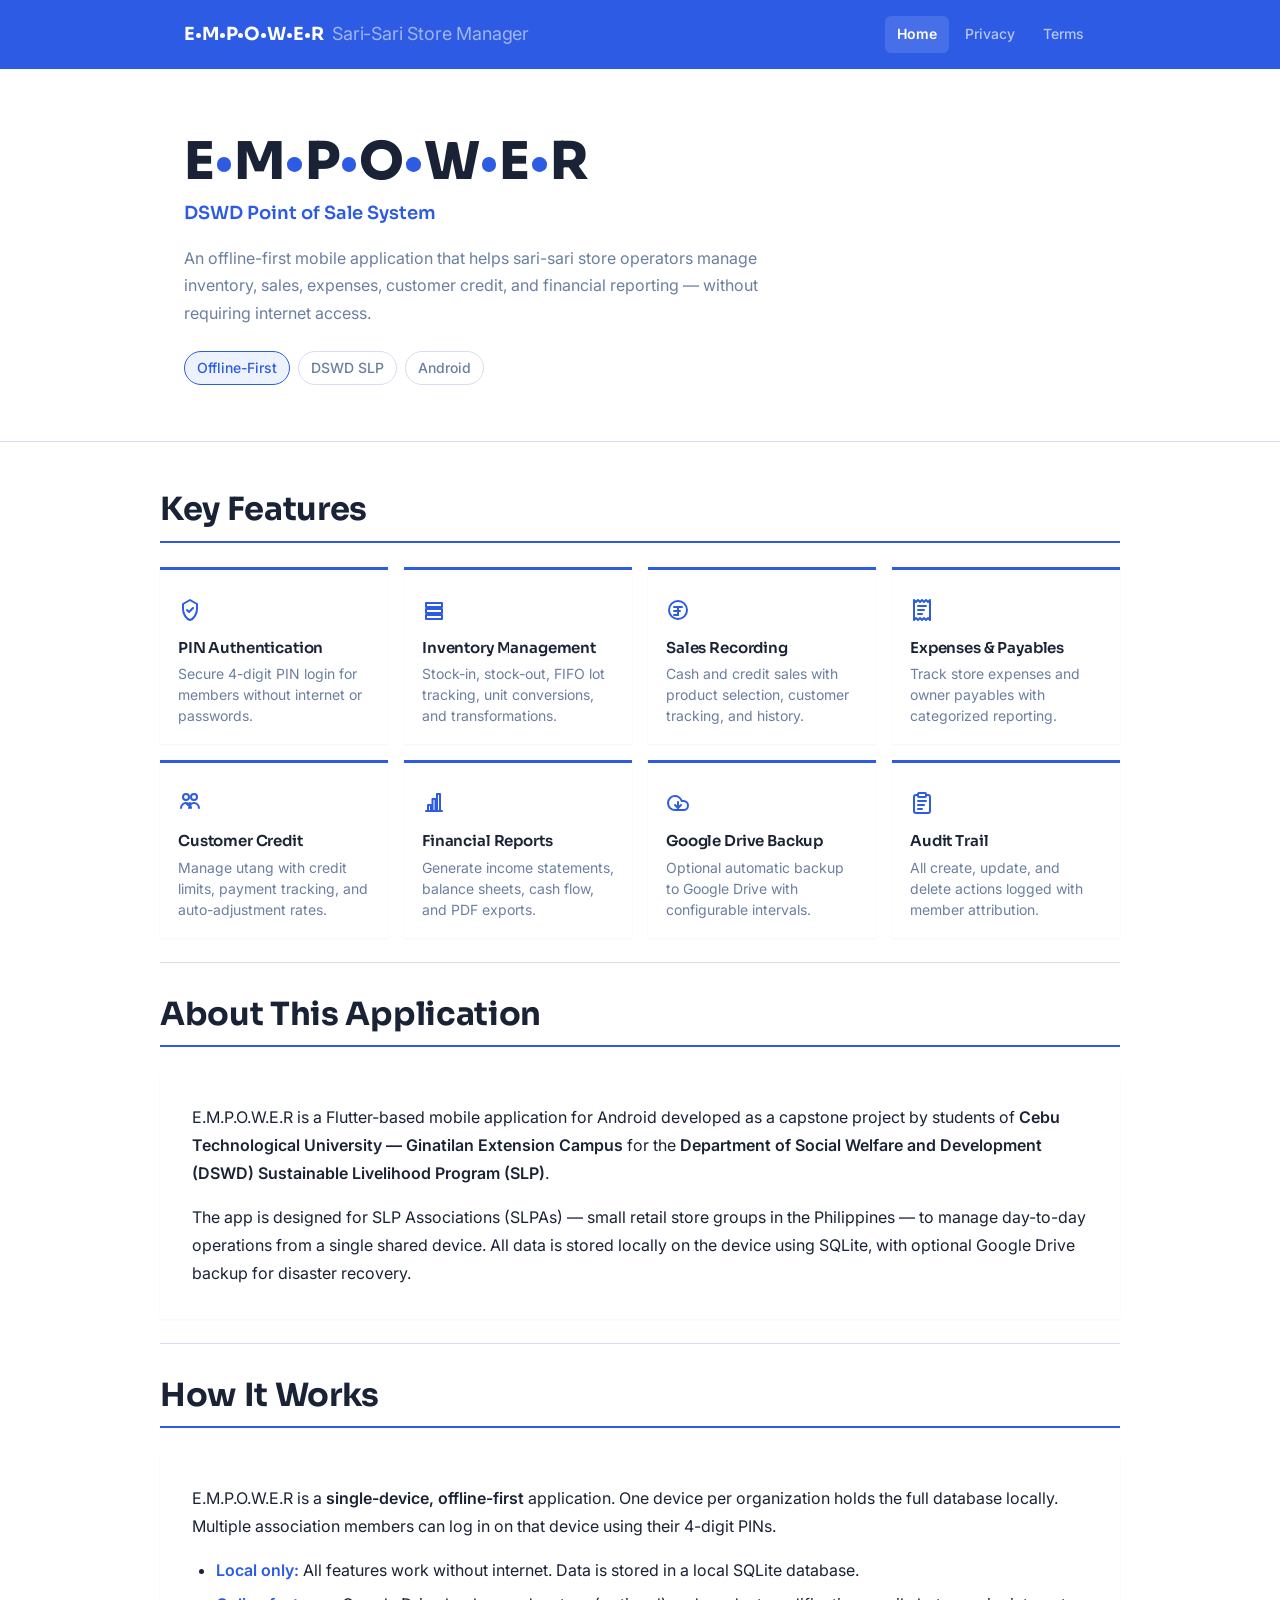
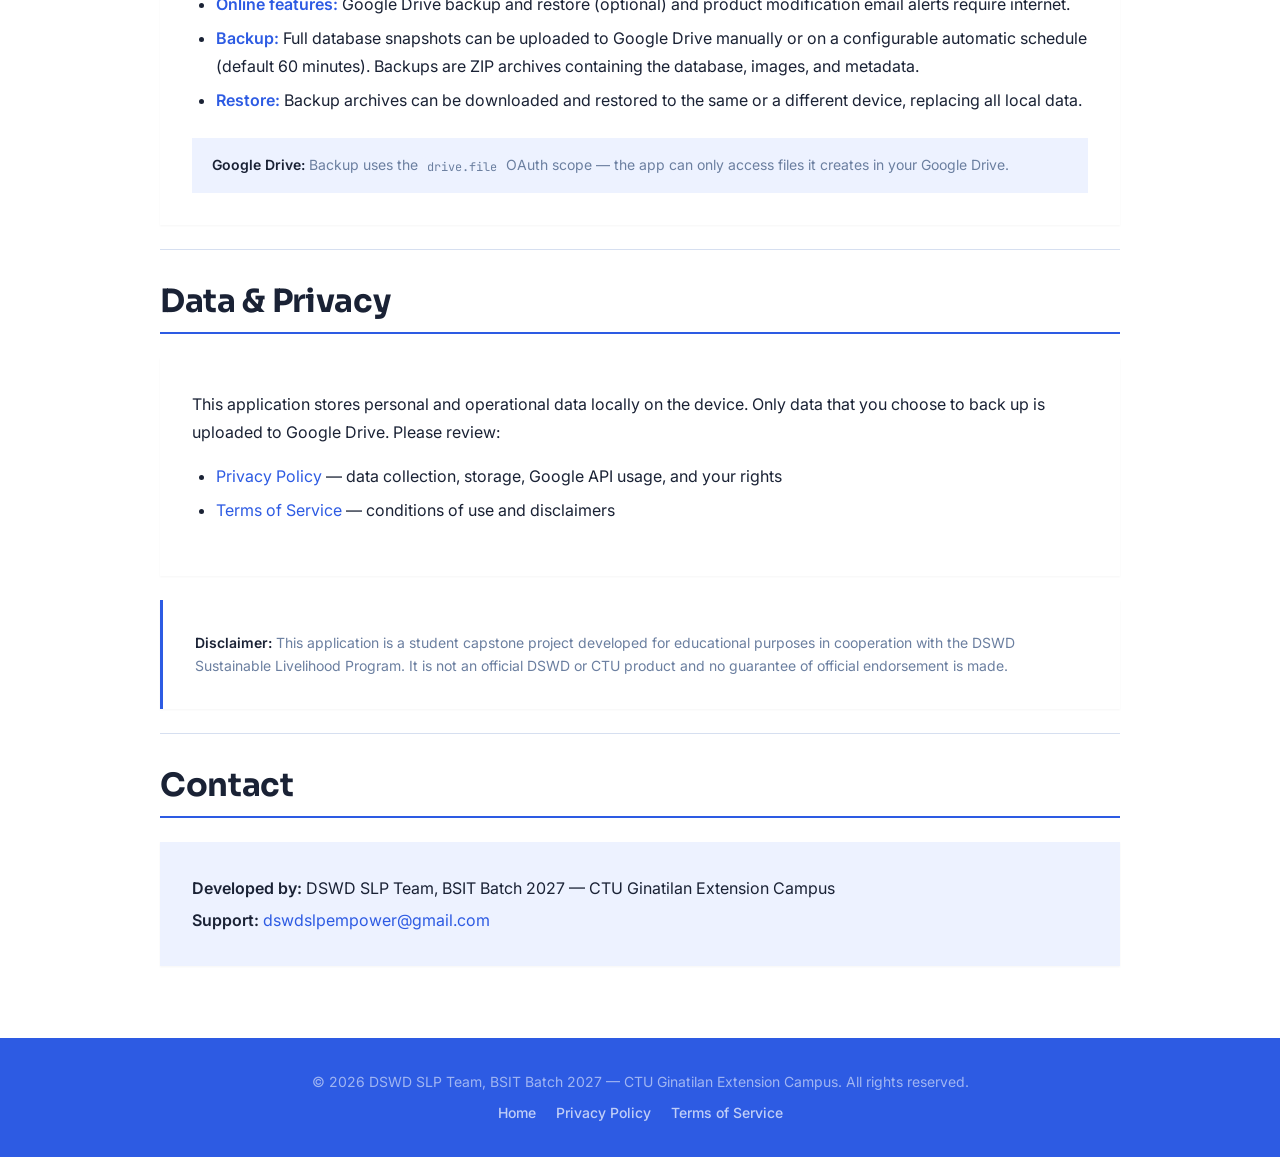
==== index.html @ 68665a04 "first commit" ====
<!DOCTYPE html>
<html lang="en">
<head>
  <meta charset="UTF-8">
  <meta name="viewport" content="width=device-width, initial-scale=1.0">
  <title>E.M.P.O.W.E.R — Sari-Sari Store Manager</title>
  <meta name="description" content="E.M.P.O.W.E.R is an offline-first mobile app for managing sari-sari store operations. Built for DSWD Sustainable Livelihood Program associations.">
  <meta property="og:title" content="E.M.P.O.W.E.R — Sari-Sari Store Manager">
  <meta property="og:description" content="Offline-first mobile application for sari-sari store management. Inventory, sales, expenses, customer credit, and financial reports.">
  <meta property="og:type" content="website">
  <meta property="og:url" content="https://dswd-slp-empower.github.io/empower/">
  <link rel="stylesheet" href="styles.css">
</head>
<body>

<header class="site-header" role="banner">
  <div class="container">
    <a href="index.html" class="site-header__brand" aria-label="EMPOWER">
      E<span class="brand__dot" aria-hidden="true"></span>M<span class="brand__dot" aria-hidden="true"></span>P<span class="brand__dot" aria-hidden="true"></span>O<span class="brand__dot" aria-hidden="true"></span>W<span class="brand__dot" aria-hidden="true"></span>E<span class="brand__dot" aria-hidden="true"></span>R
      <span class="site-header__subtitle">Sari-Sari Store Manager</span>
    </a>
    <nav class="site-header__nav" role="navigation" aria-label="Main navigation">
      <a href="index.html" aria-current="page">Home</a>
      <a href="privacy.html">Privacy</a>
      <a href="terms.html">Terms</a>
    </nav>
  </div>
</header>

<main role="main">

  <section class="hero">
    <div class="container">
      <h1 class="hero__title" aria-label="EMPOWER">
        E<span class="hero__dot" aria-hidden="true"></span>M<span class="hero__dot" aria-hidden="true"></span>P<span class="hero__dot" aria-hidden="true"></span>O<span class="hero__dot" aria-hidden="true"></span>W<span class="hero__dot" aria-hidden="true"></span>E<span class="hero__dot" aria-hidden="true"></span>R
      </h1>
      <p class="hero__tagline">DSWD Point of Sale System</p>
      <p class="hero__description">An offline-first mobile application that helps sari-sari store operators manage inventory, sales, expenses, customer credit, and financial reporting — without requiring internet access.</p>
      <div class="hero__badges">
        <span class="badge badge--accent">Offline-First</span>
        <span class="badge">DSWD SLP</span>
        <span class="badge">Android</span>
      </div>
    </div>
  </section>

  <div class="container main-content">

    <section class="content-section">
      <h2 class="section-header section-header--first">Key Features</h2>
      <div class="features">

        <article class="feature-card">
          <div class="feature-card__icon" aria-hidden="true">
            <svg viewBox="0 0 24 24" fill="none" stroke="currentColor" stroke-width="2" stroke-linecap="round" stroke-linejoin="round">
              <path d="M12 2l7 4v5c0 5.25-3.5 10-7 11-3.5-1-7-5.75-7-11V6l7-4z"/>
              <polyline points="9 12 11 14 15 10"/>
            </svg>
          </div>
          <h3 class="feature-card__title">PIN Authentication</h3>
          <p class="feature-card__text">Secure 4-digit PIN login for members without internet or passwords.</p>
        </article>

        <article class="feature-card">
          <div class="feature-card__icon" aria-hidden="true">
            <svg viewBox="0 0 24 24" fill="none" stroke="currentColor" stroke-width="2" stroke-linecap="round" stroke-linejoin="round">
              <path d="M4 5h16v4H4z"/>
              <path d="M4 11h16v4H4z"/>
              <path d="M4 17h16v4H4z"/>
            </svg>
          </div>
          <h3 class="feature-card__title">Inventory Management</h3>
          <p class="feature-card__text">Stock-in, stock-out, FIFO lot tracking, unit conversions, and transformations.</p>
        </article>

        <article class="feature-card">
          <div class="feature-card__icon" aria-hidden="true">
            <svg viewBox="0 0 24 24" fill="none" stroke="currentColor" stroke-width="2" stroke-linecap="round">
              <circle cx="12" cy="12" r="9"/>
              <line x1="8" y1="9" x2="16" y2="9"/>
              <line x1="12" y1="9" x2="12" y2="17"/>
              <line x1="8" y1="13" x2="14" y2="13"/>
              <line x1="8" y1="17" x2="12" y2="17"/>
            </svg>
          </div>
          <h3 class="feature-card__title">Sales Recording</h3>
          <p class="feature-card__text">Cash and credit sales with product selection, customer tracking, and history.</p>
        </article>

        <article class="feature-card">
          <div class="feature-card__icon" aria-hidden="true">
            <svg viewBox="0 0 24 24" fill="none" stroke="currentColor" stroke-width="2" stroke-linecap="round" stroke-linejoin="round">
              <path d="M4 2v20l2-2 2 2 2-2 2 2 2-2 2 2 2-2 2 2V2l-2 2-2-2-2 2-2-2-2 2-2-2-2 2-2-2z"/>
              <line x1="8" y1="8" x2="16" y2="8"/>
              <line x1="8" y1="12" x2="14" y2="12"/>
              <line x1="8" y1="16" x2="12" y2="16"/>
            </svg>
          </div>
          <h3 class="feature-card__title">Expenses &amp; Payables</h3>
          <p class="feature-card__text">Track store expenses and owner payables with categorized reporting.</p>
        </article>

        <article class="feature-card">
          <div class="feature-card__icon" aria-hidden="true">
            <svg viewBox="0 0 24 24" fill="none" stroke="currentColor" stroke-width="2" stroke-linecap="round" stroke-linejoin="round">
              <circle cx="8" cy="6" r="3"/>
              <circle cx="16" cy="6" r="3"/>
              <path d="M3 17c0-2.5 2-5 5-5s5 2.5 5 5"/>
              <path d="M11 17c0-2.5 2-5 5-5s5 2.5 5 5"/>
              <path d="M8 12l2 2 2-2"/>
            </svg>
          </div>
          <h3 class="feature-card__title">Customer Credit</h3>
          <p class="feature-card__text">Manage utang with credit limits, payment tracking, and auto-adjustment rates.</p>
        </article>

        <article class="feature-card">
          <div class="feature-card__icon" aria-hidden="true">
            <svg viewBox="0 0 24 24" fill="none" stroke="currentColor" stroke-width="2" stroke-linecap="round" stroke-linejoin="round">
              <line x1="4" y1="20" x2="20" y2="20"/>
              <rect x="6" y="14" width="3" height="6"/>
              <rect x="10.5" y="8" width="3" height="12"/>
              <rect x="15" y="3" width="3" height="17"/>
            </svg>
          </div>
          <h3 class="feature-card__title">Financial Reports</h3>
          <p class="feature-card__text">Generate income statements, balance sheets, cash flow, and PDF exports.</p>
        </article>

        <article class="feature-card">
          <div class="feature-card__icon" aria-hidden="true">
            <svg viewBox="0 0 24 24" fill="none" stroke="currentColor" stroke-width="2" stroke-linecap="round" stroke-linejoin="round">
              <path d="M17.5 19H9a7 7 0 1 1 6.71-9h1.79a4.5 4.5 0 1 1 0 9z"/>
              <line x1="12" y1="11" x2="12" y2="17"/>
              <polyline points="9 14 12 17 15 14"/>
            </svg>
          </div>
          <h3 class="feature-card__title">Google Drive Backup</h3>
          <p class="feature-card__text">Optional automatic backup to Google Drive with configurable intervals.</p>
        </article>

        <article class="feature-card">
          <div class="feature-card__icon" aria-hidden="true">
            <svg viewBox="0 0 24 24" fill="none" stroke="currentColor" stroke-width="2" stroke-linecap="round" stroke-linejoin="round">
              <path d="M16 4h2a2 2 0 0 1 2 2v14a2 2 0 0 1-2 2H6a2 2 0 0 1-2-2V6a2 2 0 0 1 2-2h2"/>
              <rect x="8" y="2" width="8" height="4" rx="1"/>
              <line x1="8" y1="10" x2="16" y2="10"/>
              <line x1="8" y1="14" x2="14" y2="14"/>
              <line x1="8" y1="18" x2="12" y2="18"/>
            </svg>
          </div>
          <h3 class="feature-card__title">Audit Trail</h3>
          <p class="feature-card__text">All create, update, and delete actions logged with member attribution.</p>
        </article>

      </div>
    </section>

    <section class="content-section">
      <h2 class="section-header">About This Application</h2>
      <div class="card">
        <p>E.M.P.O.W.E.R is a Flutter-based mobile application for Android developed as a capstone project by students of <strong>Cebu Technological University — Ginatilan Extension Campus</strong> for the <strong>Department of Social Welfare and Development (DSWD) Sustainable Livelihood Program (SLP)</strong>.</p>
        <p>The app is designed for SLP Associations (SLPAs) — small retail store groups in the Philippines — to manage day-to-day operations from a single shared device. All data is stored locally on the device using SQLite, with optional Google Drive backup for disaster recovery.</p>
      </div>
    </section>

    <section class="content-section">
      <h2 class="section-header">How It Works</h2>
      <div class="card">
        <p>E.M.P.O.W.E.R is a <strong>single-device, offline-first</strong> application. One device per organization holds the full database locally. Multiple association members can log in on that device using their 4-digit PINs.</p>
        <ul>
          <li><strong>Local only:</strong> All features work without internet. Data is stored in a local SQLite database.</li>
          <li><strong>Online features:</strong> Google Drive backup and restore (optional) and product modification email alerts require internet.</li>
          <li><strong>Backup:</strong> Full database snapshots can be uploaded to Google Drive manually or on a configurable automatic schedule (default 60 minutes). Backups are ZIP archives containing the database, images, and metadata.</li>
          <li><strong>Restore:</strong> Backup archives can be downloaded and restored to the same or a different device, replacing all local data.</li>
        </ul>
        <div class="hero-callout">
          <strong>Google Drive:</strong> Backup uses the <code>drive.file</code> OAuth scope — the app can only access files it creates in your Google Drive.
        </div>
      </div>
    </section>

    <section class="content-section">
      <h2 class="section-header">Data &amp; Privacy</h2>
      <div class="card">
        <p>This application stores personal and operational data locally on the device. Only data that you choose to back up is uploaded to Google Drive. Please review:</p>
        <ul>
          <li><a href="privacy.html">Privacy Policy</a> — data collection, storage, Google API usage, and your rights</li>
          <li><a href="terms.html">Terms of Service</a> — conditions of use and disclaimers</li>
        </ul>
      </div>
    </section>

    <section class="content-section">
      <div class="card card--notice">
        <div class="notice__text">
          <strong>Disclaimer:</strong> This application is a student capstone project developed for educational purposes in cooperation with the DSWD Sustainable Livelihood Program. It is not an official DSWD or CTU product and no guarantee of official endorsement is made.
        </div>
      </div>
    </section>

    <section class="content-section">
      <h2 class="section-header">Contact</h2>
      <div class="card card--surface">
        <p style="margin-bottom: 0.25rem;"><strong>Developed by:</strong> DSWD SLP Team, BSIT Batch 2027 — CTU Ginatilan Extension Campus</p>
        <p><strong>Support:</strong> <a href="mailto:dswdslpempower@gmail.com">dswdslpempower@gmail.com</a></p>
      </div>
    </section>

  </div>
</main>

<footer class="site-footer" role="contentinfo">
  <div class="container">
    <p>&copy; 2026 DSWD SLP Team, BSIT Batch 2027 — CTU Ginatilan Extension Campus. All rights reserved.</p>
    <nav class="site-footer__links" aria-label="Footer navigation">
      <a href="index.html">Home</a>
      <a href="privacy.html">Privacy Policy</a>
      <a href="terms.html">Terms of Service</a>
    </nav>
  </div>
</footer>

</body>
</html>
---- styles.css ----
@import url('https://fonts.googleapis.com/css2?family=Sora:wght@400;600;700;800&family=Inter:wght@400;500;600;700&family=JetBrains+Mono:wght@400;500;600&display=swap');

*, *::before, *::after {
  box-sizing: border-box;
  margin: 0;
  padding: 0;
}

:root {
  --kahoy: #2D5BE3;
  --papel: #FFFFFF;
  --tinta: #1A2235;
  --sili: #2D5BE3;
  --dahon: #2D5BE3;
  --white: #FFFFFF;
  --surface: #EDF2FF;
  --muted: #6B7FA0;
  --border: #D6DFF0;
  --brand-dark: #1A3A8A;
  --step--2: 0.75rem;
  --step--1: 0.875rem;
  --step-0: 1rem;
  --step-1: 1.125rem;
  --step-2: 1.5rem;
  --step-3: 2rem;
  --step-4: 2.5rem;
  --step-5: 3.25rem;
  --container: 960px;
  --content: 720px;
}

html {
  font-size: 16px;
  -webkit-text-size-adjust: 100%;
}

body {
  font-family: 'Inter', -apple-system, BlinkMacSystemFont, 'Segoe UI', sans-serif;
  font-size: var(--step-0);
  line-height: 1.75;
  color: var(--tinta);
  background: var(--papel);
  min-height: 100vh;
  display: flex;
  flex-direction: column;
}

h1, h2, h3, h4 {
  font-family: 'Sora', sans-serif;
  font-weight: 700;
  line-height: 1.2;
  letter-spacing: -0.01em;
  color: var(--tinta);
}

h1 { font-size: var(--step-5); }
h2 { font-size: var(--step-3); }
h3 { font-size: var(--step-2); }
h4 { font-size: var(--step-1); }

p { margin-bottom: 1rem; }
p:last-child { margin-bottom: 0; }

strong { font-weight: 600; color: var(--tinta); }

a {
  color: var(--dahon);
  text-decoration: none;
  transition: color 0.15s ease;
}

a:hover {
  color: var(--brand-dark);
  text-decoration: underline;
}

code {
  font-family: 'JetBrains Mono', 'SF Mono', 'Consolas', monospace;
  font-size: 0.85em;
  background: var(--surface);
  padding: 0.15em 0.4em;
  border-radius: 4px;
  word-break: break-all;
}

ul, ol {
  margin: 0 0 1.25rem 1.5rem;
}

li { margin-bottom: 0.375rem; }
li strong { color: var(--dahon); }
img { max-width: 100%; height: auto; }

.container {
  max-width: var(--container);
  margin: 0 auto;
  padding: 0 1.5rem;
  width: 100%;
}

.container--narrow {
  max-width: var(--content);
}

.sr-only {
  position: absolute;
  width: 1px;
  height: 1px;
  padding: 0;
  margin: -1px;
  overflow: hidden;
  clip: rect(0, 0, 0, 0);
  white-space: nowrap;
  border: 0;
}

main {
  flex: 1;
  padding: 0;
}

.site-header {
  background: var(--kahoy);
}

.site-header .container {
  display: flex;
  align-items: center;
  justify-content: space-between;
  gap: 1rem;
  padding-top: 1rem;
  padding-bottom: 1rem;
}

.site-header__brand {
  font-family: 'Sora', sans-serif;
  font-size: 1.125rem;
  font-weight: 700;
  color: var(--white);
  text-decoration: none;
  letter-spacing: -0.01em;
  white-space: nowrap;
}

.site-header__brand:hover {
  color: var(--white);
  text-decoration: none;
}

.site-header__subtitle {
  font-family: 'Inter', sans-serif;
  font-weight: 400;
  color: rgba(255,255,255,0.55);
  margin-left: 0.25em;
}

.brand__dot {
  display: inline-block;
  width: 5px;
  height: 5px;
  background: var(--white);
  border-radius: 50%;
  vertical-align: middle;
  margin: 0 1px;
}

.site-header__nav {
  display: flex;
  gap: 0.25rem;
}

.site-header__nav a {
  display: inline-block;
  padding: 0.375rem 0.75rem;
  font-size: var(--step--1);
  font-weight: 500;
  color: rgba(255,255,255,0.65);
  border-radius: 6px;
  text-decoration: none;
  transition: color 0.15s ease, background 0.15s ease;
}

.site-header__nav a:hover {
  color: var(--white);
  background: rgba(255,255,255,0.1);
  text-decoration: none;
}

.site-header__nav a[aria-current="page"] {
  color: var(--white);
  background: rgba(255,255,255,0.12);
  font-weight: 600;
}

.hero {
  background: var(--white);
  border-bottom: 1px solid var(--border);
  padding: 4rem 0 3.5rem;
}

.hero__title {
  font-family: 'Sora', sans-serif;
  font-size: var(--step-5);
  font-weight: 800;
  line-height: 1.1;
  letter-spacing: -0.025em;
  color: var(--tinta);
  margin-bottom: 0.5rem;
}

.hero__dot {
  display: inline-block;
  width: 0.28em;
  height: 0.28em;
  background: var(--sili);
  border-radius: 50%;
  vertical-align: middle;
  margin: 0 0.06em;
}

.hero__tagline {
  font-family: 'Sora', sans-serif;
  font-size: var(--step-1);
  font-weight: 600;
  color: var(--sili);
  margin-bottom: 1rem;
}

.hero__description {
  font-size: var(--step-0);
  color: var(--muted);
  max-width: 600px;
  margin-bottom: 1.5rem;
  line-height: 1.7;
}

.hero__badges {
  display: flex;
  flex-wrap: wrap;
  gap: 0.5rem;
}

.badge {
  display: inline-block;
  font-size: var(--step--1);
  font-weight: 500;
  padding: 0.25rem 0.75rem;
  border-radius: 20px;
  border: 1px solid var(--border);
  color: var(--muted);
  background: var(--white);
}

.badge--accent {
  border-color: var(--sili);
  color: var(--sili);
  background: var(--surface);
}

.features {
  display: grid;
  grid-template-columns: repeat(4, 1fr);
  gap: 1rem;
  margin: 1.5rem 0 0.5rem;
}

.feature-card {
  background: var(--white);
  border-top: 3px solid var(--sili);
  padding: var(--step-2) var(--step-1) var(--step-1);
  box-shadow: 0 1px 2px rgba(0,0,0,0.04);
  transition: box-shadow 0.2s ease;
}

.feature-card:hover {
  box-shadow: 0 3px 8px rgba(0,0,0,0.08);
}

.feature-card__icon {
  display: flex;
  align-items: center;
  width: 2rem;
  height: 2rem;
  margin-bottom: 0.75rem;
  color: var(--sili);
}

.feature-card__icon svg {
  width: 1.5rem;
  height: 1.5rem;
}

.feature-card__title {
  font-family: 'Sora', sans-serif;
  font-size: 0.9375rem;
  font-weight: 600;
  color: var(--tinta);
  margin-bottom: 0.375rem;
  line-height: 1.3;
}

.feature-card__text {
  font-size: var(--step--1);
  color: var(--muted);
  line-height: 1.5;
}

.card {
  background: var(--white);
  padding: var(--step-3);
  margin-bottom: var(--step-2);
  box-shadow: 0 1px 2px rgba(0,0,0,0.04);
}

.card:last-child {
  margin-bottom: 0;
}

.card--surface {
  background: var(--surface);
}

.card--notice {
  background: var(--white);
  border-left: 3px solid var(--sili);
}

.notice__text {
  font-size: var(--step--1);
  color: var(--muted);
  line-height: 1.6;
}

.notice__text strong {
  color: var(--tinta);
  font-weight: 600;
}

.section-header {
  font-family: 'Sora', sans-serif;
  font-size: var(--step-3);
  font-weight: 700;
  padding-top: 2rem;
  border-top: 1px solid var(--border);
  padding-bottom: 0.75rem;
  border-bottom: 2px solid var(--dahon);
  margin-bottom: 1.5rem;
}

.section-header--first {
  border-top: none;
  padding-top: 0;
}

.section-header--sm {
  font-family: 'Sora', sans-serif;
  font-size: var(--step-1);
  font-weight: 600;
  border-top: 1px solid var(--border);
  padding-top: 1rem;
  padding-bottom: 0.5rem;
  border-bottom: 1px solid var(--border);
  margin-bottom: 1rem;
}

.section-header--sm:first-of-type {
  border-top: none;
  padding-top: 0;
}

.content-section {
  margin-bottom: var(--step-2);
}

.main-content {
  padding: 3rem 0;
}

.toc {
  list-style: none;
  margin: 0;
  padding: 0;
  display: grid;
  gap: 0.375rem;
}

.toc__item {
  margin: 0;
  font-size: var(--step--1);
  line-height: 1.4;
}

.toc__item a {
  display: inline-block;
  padding: 0.25rem 0;
  color: var(--dahon);
  text-decoration: none;
}

.toc__item a:hover {
  color: var(--sili);
  text-decoration: underline;
}

.toc__num {
  display: inline-block;
  min-width: 1.75rem;
  font-weight: 600;
  color: var(--muted);
  font-size: var(--step--2);
}

.table-wrapper {
  overflow-x: auto;
  margin: 1.25rem 0;
  -webkit-overflow-scrolling: touch;
}

table {
  width: 100%;
  border-collapse: collapse;
  font-size: var(--step--1);
  line-height: 1.5;
}

thead th {
  text-align: left;
  font-weight: 600;
  color: var(--tinta);
  padding: 0.625rem 0.75rem;
  border-bottom: 2px solid var(--dahon);
  white-space: nowrap;
  background: var(--surface);
}

tbody td {
  padding: 0.625rem 0.75rem;
  border-bottom: 1px solid var(--border);
  vertical-align: top;
}

tbody tr:last-child td {
  border-bottom: none;
}

.scope-badge {
  display: inline-block;
  font-family: 'JetBrains Mono', 'SF Mono', 'Consolas', monospace;
  font-size: 0.8rem;
  background: rgba(30,122,91,0.08);
  color: var(--dahon);
  padding: 0.375rem 0.75rem;
  border-radius: 6px;
  border: 1px solid rgba(30,122,91,0.25);
  word-break: break-all;
  line-height: 1.4;
}

.page-header {
  margin-bottom: 2rem;
}

.page-header h1 {
  margin-bottom: 0.25rem;
}

.effective-date {
  display: inline-block;
  font-size: var(--step--1);
  font-weight: 500;
  color: var(--muted);
  margin-top: 0.25rem;
}

p code, li code {
  background: var(--surface);
  padding: 0.15em 0.4em;
  border-radius: 4px;
  font-size: 0.85em;
}

.hero-callout {
  margin-top: 1.5rem;
  padding: 1rem 1.25rem;
  background: var(--surface);
  border-radius: 0;
  font-size: var(--step--1);
  color: var(--muted);
  line-height: 1.6;
}

.hero-callout strong {
  color: var(--tinta);
}

.site-footer {
  margin-top: auto;
  background: var(--kahoy);
  padding: 2rem 0;
  text-align: center;
}

.site-footer p {
  font-size: var(--step--1);
  color: rgba(255,255,255,0.55);
  margin-bottom: 0.375rem;
}

.site-footer a {
  color: rgba(255,255,255,0.7);
}

.site-footer a:hover {
  color: var(--white);
}

.site-footer__links {
  display: flex;
  justify-content: center;
  gap: 1.25rem;
  font-size: var(--step--1);
}

.site-footer__links a {
  font-weight: 500;
}

:focus-visible {
  outline: 2px solid var(--sili);
  outline-offset: 2px;
  border-radius: 2px;
}

@media (max-width: 860px) {
  .features {
    grid-template-columns: repeat(2, 1fr);
  }
}

@media (max-width: 640px) {
  html {
    font-size: 15px;
  }

  .container {
    padding: 0 1.25rem;
  }

  .hero {
    padding: 2.5rem 0 2rem;
  }

  .hero__title {
    font-size: 2rem;
  }

  .hero__dot {
    width: 0.25em;
    height: 0.25em;
  }

  .hero__description {
    font-size: var(--step--1);
  }

  .card {
    padding: 1.25rem;
  }

  .features {
    grid-template-columns: 1fr;
    gap: 0.875rem;
  }

  .site-header .container {
    flex-direction: column;
    text-align: center;
    padding-top: 0.875rem;
    padding-bottom: 0.875rem;
  }

  .site-header__nav {
    gap: 0;
  }

  .site-header__nav a {
    padding: 0.375rem 0.625rem;
    font-size: 0.8125rem;
  }

  .table-wrapper {
    margin: 1rem -0.5rem;
  }

  table {
    font-size: 0.8125rem;
  }

  thead th,
  tbody td {
    padding: 0.5rem;
  }

  .section-header {
    font-size: 1.5rem;
  }

  .section-header--sm {
    font-size: var(--step-0);
  }

  .site-footer__links {
    flex-direction: column;
    gap: 0.375rem;
  }

  .site-header__brand {
    font-size: 1rem;
  }

  .brand__dot {
    width: 4px;
    height: 4px;
  }
}

@media (prefers-reduced-motion: reduce) {
  *,
  *::before,
  *::after {
    transition-duration: 0.01ms !important;
    animation-duration: 0.01ms !important;
  }
}
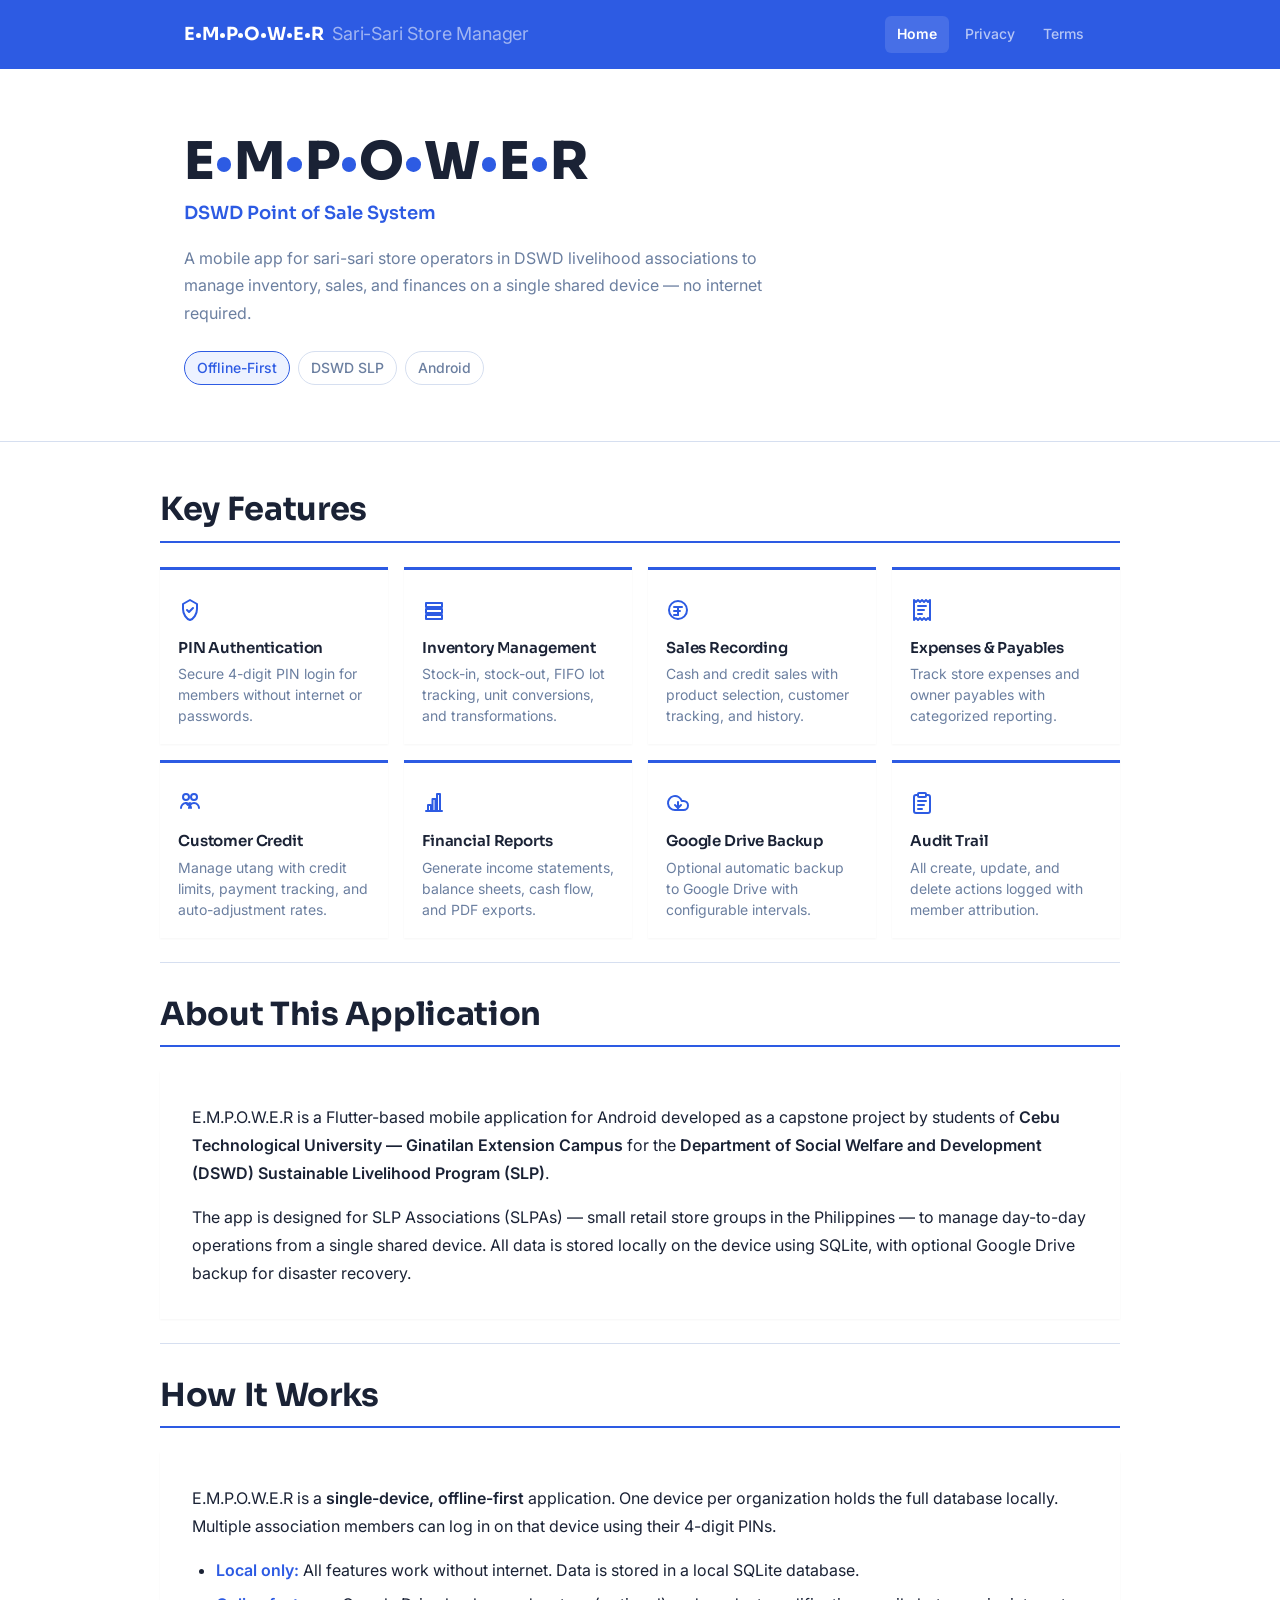
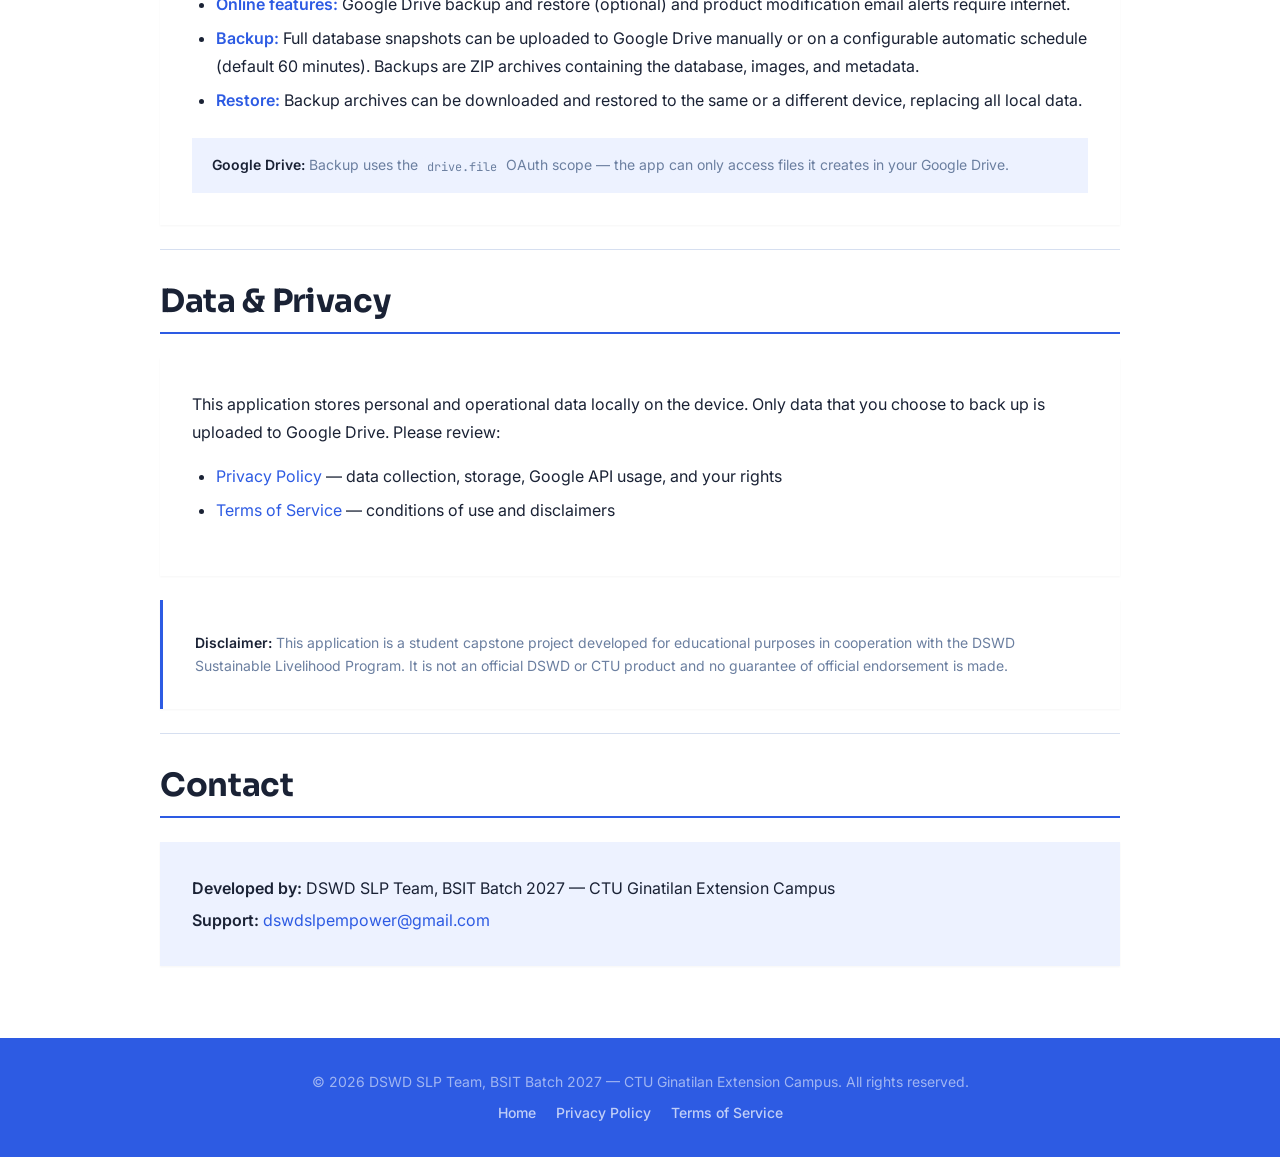
==== commit 754a15b8: "redesign home, privacy, terms pages with new brand identity - Home page: updated title to 'E.M.P.O.W" ====
--- a/index.html
+++ b/index.html
@@ -3,9 +3,9 @@
 <head>
   <meta charset="UTF-8">
   <meta name="viewport" content="width=device-width, initial-scale=1.0">
-  <title>E.M.P.O.W.E.R — Sari-Sari Store Manager</title>
+  <title>E.M.P.O.W.E.R</title>
   <meta name="description" content="E.M.P.O.W.E.R is an offline-first mobile app for managing sari-sari store operations. Built for DSWD Sustainable Livelihood Program associations.">
-  <meta property="og:title" content="E.M.P.O.W.E.R — Sari-Sari Store Manager">
+  <meta property="og:title" content="E.M.P.O.W.E.R">
   <meta property="og:description" content="Offline-first mobile application for sari-sari store management. Inventory, sales, expenses, customer credit, and financial reports.">
   <meta property="og:type" content="website">
   <meta property="og:url" content="https://dswd-slp-empower.github.io/empower/">
@@ -35,7 +35,7 @@
         E<span class="hero__dot" aria-hidden="true"></span>M<span class="hero__dot" aria-hidden="true"></span>P<span class="hero__dot" aria-hidden="true"></span>O<span class="hero__dot" aria-hidden="true"></span>W<span class="hero__dot" aria-hidden="true"></span>E<span class="hero__dot" aria-hidden="true"></span>R
       </h1>
       <p class="hero__tagline">DSWD Point of Sale System</p>
-      <p class="hero__description">An offline-first mobile application that helps sari-sari store operators manage inventory, sales, expenses, customer credit, and financial reporting — without requiring internet access.</p>
+      <p class="hero__description">A mobile app for sari-sari store operators in DSWD livelihood associations to manage inventory, sales, and finances on a single shared device — no internet required.</p>
       <div class="hero__badges">
         <span class="badge badge--accent">Offline-First</span>
         <span class="badge">DSWD SLP</span>
